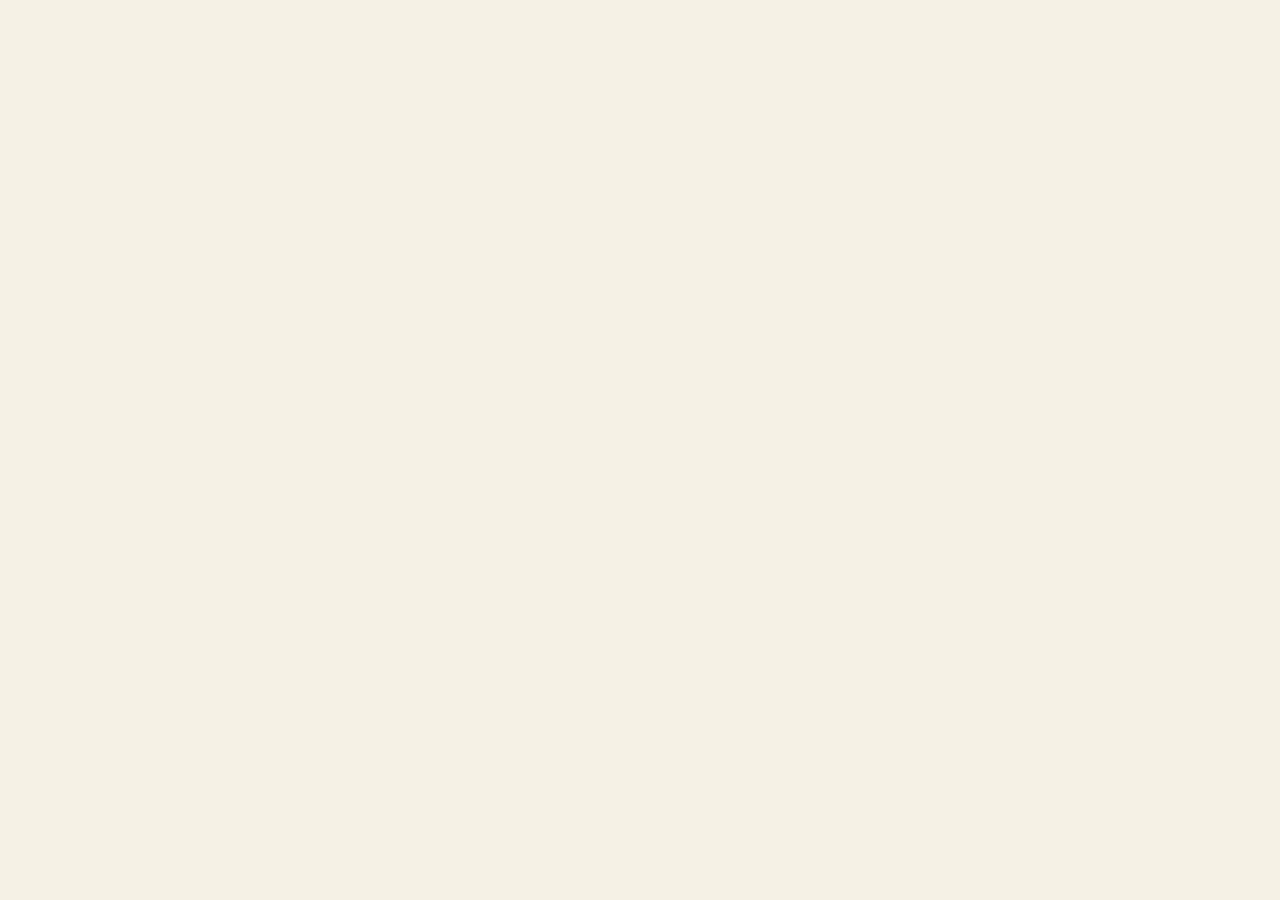
==== case-belge-une-fois/index.html @ 16d768ec "Add case Belge Une Fois — skeleton" ====
<!DOCTYPE html>
<html lang="en">
<head>
    <meta charset="UTF-8">
    <meta name="viewport" content="width=device-width, initial-scale=1.0">
    <title>Pikbloom — Sample: Belge Une Fois</title>
    <meta name="robots" content="noindex, nofollow">
    <link rel="icon" type="image/jpeg" href="../Favicon.jpg">
    <link rel="stylesheet" href="../styles.css">
---- styles.css ----
/* ============================================
   PIKBLOOM — Global Styles (Mobile-First)
   ============================================ */

@import url('https://fonts.googleapis.com/css2?family=Space+Mono:ital,wght@0,400;0,700;1,400&display=swap');

:root {
    --bg: #F5F1E5;
    --bg-alt: #FAF9F6;
    --text: #383839;
    --text-light: #8A8580;
    --accent: #000000;
    --line: #D9D4CC;
    --font: 'Space Mono', monospace;
    --pad: 20px;
}

* { margin: 0; padding: 0; box-sizing: border-box; }
html { scroll-behavior: smooth; }

body {
    font-family: var(--font);
    background: var(--bg);
    color: var(--text);
    font-size: 14px;
    line-height: 1.7;
    -webkit-font-smoothing: antialiased;
    overflow-x: hidden;
}

a { color: var(--text); text-decoration: none; }
img { display: block; max-width: 100%; }

/* ---- UTILITIES ---- */
.container { width: 100%; padding: 0 var(--pad); }
.container-narrow { width: 100%; padding: 0 var(--pad); }
.small { font-size: 12px; color: var(--text-light); letter-spacing: 0.05em; }
.label { font-size: 10px; letter-spacing: 0.2em; text-transform: uppercase; color: var(--text-light); }
.text-center { text-align: center; }
.mt-s { margin-top: 16px; }
.mt-m { margin-top: 32px; }
.mt-l { margin-top: 48px; }
.mt-xl { margin-top: 80px; }
.mb-s { margin-bottom: 16px; }
.mb-m { margin-bottom: 32px; }
.mb-l { margin-bottom: 48px; }

/* ---- NAV ---- */
nav {
    position: fixed;
    top: 0; left: 0; right: 0;
    z-index: 100;
    background: var(--bg);
    border-bottom: 1px solid var(--line);
    padding: 16px var(--pad);
    display: flex;
    justify-content: space-between;
    align-items: center;
    transition: padding 0.3s ease, box-shadow 0.3s ease;
}

nav.scrolled {
    box-shadow: 0 2px 20px rgba(56,56,57,0.04);
}

nav .nav-logo {
    font-size: 12px;
    font-weight: 700;
    letter-spacing: 0.35em;
    text-transform: uppercase;
}

/* Mobile: links hidden by default */
nav .nav-links {
    display: none;
    list-style: none;
}

nav .nav-links.open {
    display: flex;
    flex-direction: column;
    position: absolute;
    top: 100%; left: 0; right: 0;
    background: var(--bg);
    padding: 24px var(--pad);
    border-bottom: 1px solid var(--line);
    gap: 20px;
}

nav .nav-links a {
    color: var(--text-light);
    font-size: 12px;
    letter-spacing: 0.15em;
    text-transform: uppercase;
    transition: color 0.3s;
}

nav .nav-links a:hover,
nav .nav-links a.active { color: var(--text); }

.nav-toggle {
    display: block;
    background: none;
    border: none;
    cursor: pointer;
    width: 28px;
    height: 20px;
    position: relative;
}

.nav-toggle span {
    display: block;
    width: 100%;
    height: 1px;
    background: var(--text);
    position: absolute;
    left: 0;
    transition: all 0.3s;
}

.nav-toggle span:nth-child(1) { top: 0; }
.nav-toggle span:nth-child(2) { top: 50%; }
.nav-toggle span:nth-child(3) { bottom: 0; }

/* ---- TYPOGRAPHY ---- */
h1 {
    font-size: 28px;
    font-weight: 700;
    letter-spacing: 0.02em;
    line-height: 1.2;
}

h2 {
    font-size: 22px;
    font-weight: 700;
    letter-spacing: 0.02em;
    line-height: 1.3;
}

h3 {
    font-size: 16px;
    font-weight: 700;
    letter-spacing: 0.04em;
    line-height: 1.4;
}

p {
    font-size: 14px;
    line-height: 1.8;
}

p.large {
    font-size: 15px;
    line-height: 1.8;
}

/* ---- BUTTONS ---- */
.btn {
    font-family: var(--font);
    font-size: 11px;
    font-weight: 700;
    letter-spacing: 0.18em;
    text-transform: uppercase;
    padding: 14px 32px;
    border: 1px solid var(--text);
    background: transparent;
    color: var(--text);
    cursor: pointer;
    text-decoration: none;
    display: inline-block;
    position: relative;
    overflow: hidden;
    transition: color 0.3s;
    -webkit-tap-highlight-color: transparent;
}

.btn::after {
    content: '';
    position: absolute;
    bottom: 0; left: 0;
    width: 100%; height: 0;
    background: var(--text);
    transition: height 0.3s;
    z-index: 0;
}

.btn:hover::after { height: 100%; }
.btn:hover { color: var(--bg); }
.btn span { position: relative; z-index: 1; }

.btn-filled {
    background: var(--text);
    color: var(--bg);
}

.btn-filled::after { background: var(--bg); }
.btn-filled:hover { color: var(--text); }

.btn-small {
    padding: 10px 24px;
    font-size: 10px;
}

.btn-full { width: 100%; text-align: center; }

/* ---- SECTIONS ---- */
section {
    padding: 64px 0;
}

.section-label {
    font-size: 11px;
    letter-spacing: 0.25em;
    text-transform: uppercase;
    color: var(--text-light);
    margin-bottom: 16px;
}

.section-divider {
    width: 100%;
    height: 1px;
    background: var(--line);
    margin: 0 var(--pad);
    width: calc(100% - var(--pad) * 2);
}

/* ---- HERO ---- */
.hero {
    min-height: 100svh;
    display: flex;
    align-items: center;
    padding-top: 72px;
}

.hero-content .label {
    margin-bottom: 20px;
}

.hero-content h1 {
    margin-bottom: 20px;
}

.hero-content p {
    margin-bottom: 32px;
    color: var(--text-light);
}

.hero-cta {
    display: flex;
    flex-direction: column;
    gap: 12px;
    align-items: stretch;
}

/* ---- BEFORE/AFTER TRANSFORMER ---- */
.transformer {
    max-width: 1100px;
    margin: 0 auto;
}

.transformer-tabs {
    display: flex;
    gap: 0;
    margin-bottom: 32px;
}

.transformer-tab {
    font-family: var(--font);
    font-size: 10px;
    letter-spacing: 0.12em;
    text-transform: uppercase;
    padding: 10px 16px;
    border: none;
    background: none;
    color: var(--text-light);
    cursor: pointer;
    position: relative;
    transition: color 0.3s;
    -webkit-tap-highlight-color: transparent;
}

.transformer-tab:first-child {
    padding-left: 0;
}

.transformer-tab.active {
    color: var(--text);
}

.transformer-tab::after {
    content: '';
    position: absolute;
    bottom: 0; left: 0; right: 0;
    height: 1px;
    background: var(--text);
    transform: scaleX(0);
    transition: transform 0.3s;
}

.transformer-tab.active::after {
    transform: scaleX(1);
}

.transformer-pair {
    display: none;
    grid-template-columns: 1fr;
    gap: 16px;
}

.transformer-pair.active {
    display: grid;
}

.transformer-side {
    display: flex;
    flex-direction: column;
    gap: 10px;
}

.transformer-side-label {
    font-size: 9px;
    letter-spacing: 0.2em;
    text-transform: uppercase;
    color: var(--text-light);
}

.transformer-img {
    overflow: hidden;
    position: relative;
    background: #ECEAE4;
    aspect-ratio: 4 / 5;
}

.transformer-img img {
    width: 100%;
    height: 100%;
    object-fit: cover;
    object-position: center top;
    transition: transform 0.5s ease;
}

.transformer-arrow {
    display: flex;
    align-items: center;
    justify-content: center;
    font-size: 16px;
    color: var(--line);
    padding: 4px 0;
}

/* ---- FEATURES GRID ---- */
.features-grid {
    display: grid;
    grid-template-columns: 1fr;
    gap: 16px;
}

.feature-card {
    padding: 28px;
    border: 1px solid var(--line);
    transition: transform 0.3s, box-shadow 0.3s;
}

.feature-number {
    font-size: 11px;
    letter-spacing: 0.2em;
    color: var(--text-light);
    margin-bottom: 12px;
}

.feature-card h3 {
    font-size: 15px;
    margin-bottom: 8px;
}

.feature-card p {
    font-size: 13px;
    color: var(--text-light);
    line-height: 1.7;
}

/* ---- PORTFOLIO GRID ---- */
.portfolio-grid {
    display: grid;
    grid-template-columns: 1fr 1fr;
    gap: 8px;
}

.portfolio-item {
    overflow: hidden;
    border: 1px solid var(--line);
    position: relative;
    height: 220px;
}

.portfolio-item img {
    width: 100%;
    height: 100%;
    object-fit: cover;
}

.portfolio-item .portfolio-label {
    position: absolute;
    bottom: 0; left: 0; right: 0;
    padding: 10px 12px;
    background: rgba(245, 241, 229, 0.92);
    font-size: 9px;
    letter-spacing: 0.12em;
    text-transform: uppercase;
    color: var(--text-light);
    transform: translateY(100%);
    transition: transform 0.3s;
}

.portfolio-item:hover .portfolio-label {
    transform: translateY(0);
}

/* Touch: show labels on mobile */
@media (hover: none) {
    .portfolio-item .portfolio-label {
        transform: translateY(0);
    }
}

/* ---- STATS ROW ---- */
.stats-row {
    display: grid;
    grid-template-columns: 1fr;
    gap: 24px;
    text-align: center;
    padding: 48px 0;
    border-top: 1px solid var(--line);
    border-bottom: 1px solid var(--line);
}

.stat-number {
    font-size: 36px;
    font-weight: 700;
    letter-spacing: 0.03em;
    line-height: 1;
    margin-bottom: 4px;
}

.stat-label {
    font-size: 11px;
    letter-spacing: 0.15em;
    text-transform: uppercase;
    color: var(--text-light);
}

/* ---- PRICING ---- */
.pricing-grid {
    display: grid;
    grid-template-columns: 1fr;
    gap: 16px;
}

.pricing-card {
    padding: 32px 24px;
    border: 1px solid var(--line);
    background: var(--bg-alt);
    display: flex;
    flex-direction: column;
}

.pricing-card.featured {
    border-color: var(--text);
    background: var(--text);
    color: var(--bg);
    position: relative;
}

.pricing-card.featured .pricing-badge {
    position: absolute;
    top: -11px; left: 50%;
    transform: translateX(-50%);
    background: var(--bg);
    color: var(--text);
    font-size: 9px;
    letter-spacing: 0.15em;
    text-transform: uppercase;
    padding: 4px 14px;
    font-weight: 700;
    white-space: nowrap;
}

.pricing-card.featured .small,
.pricing-card.featured .pricing-detail {
    color: rgba(245,241,229,0.6);
}

.pricing-tier {
    font-size: 11px;
    letter-spacing: 0.2em;
    text-transform: uppercase;
    margin-bottom: 4px;
}

.pricing-volume {
    font-size: 12px;
    color: var(--text-light);
    margin-bottom: 20px;
}

.pricing-price {
    font-size: 36px;
    font-weight: 700;
    line-height: 1;
    margin-bottom: 4px;
}

.pricing-unit {
    font-size: 11px;
    color: var(--text-light);
    margin-bottom: 20px;
}

.pricing-card.featured .pricing-unit,
.pricing-card.featured .pricing-volume {
    color: rgba(245,241,229,0.5);
}

.pricing-savings {
    font-size: 12px;
    font-weight: 700;
    margin-bottom: 20px;
    padding: 8px 0;
    border-top: 1px solid var(--line);
    border-bottom: 1px solid var(--line);
}

.pricing-card.featured .pricing-savings {
    border-color: rgba(245,241,229,0.2);
}

.pricing-detail {
    font-size: 12px;
    color: var(--text-light);
    line-height: 1.7;
    flex-grow: 1;
}

.pricing-cta {
    margin-top: 24px;
}

.pricing-card.featured .btn {
    border-color: var(--bg);
    color: var(--bg);
}

.pricing-card.featured .btn::after {
    background: var(--bg);
}

.pricing-card.featured .btn:hover {
    color: var(--text);
}

/* ---- PROCESS ---- */
.process-steps {
    display: grid;
    grid-template-columns: 1fr;
    gap: 16px;
}

.process-step {
    padding: 28px;
    border: 1px solid var(--line);
}

.process-step .step-number {
    font-size: 36px;
    font-weight: 700;
    color: var(--line);
    margin-bottom: 12px;
    line-height: 1;
}

.process-step h3 {
    font-size: 15px;
    margin-bottom: 8px;
}

.process-step p {
    font-size: 13px;
    color: var(--text-light);
}

/* ---- CONTACT ---- */
.contact-grid {
    display: grid;
    grid-template-columns: 1fr;
    gap: 48px;
}

.contact-info-block {
    padding: 24px 0;
    border-bottom: 1px solid var(--line);
}

.contact-info-block:first-child {
    border-top: 1px solid var(--line);
}

.contact-info-label {
    font-size: 10px;
    letter-spacing: 0.2em;
    text-transform: uppercase;
    color: var(--text-light);
    margin-bottom: 6px;
}

.contact-info-value {
    font-size: 15px;
    letter-spacing: 0.02em;
}

.contact-info-value a {
    border-bottom: 1px solid var(--line);
    transition: border-color 0.3s;
}

.contact-info-value a:hover {
    border-color: var(--text);
}

/* ---- TABLE (pricing) ---- */
.pricing-table {
    width: 100%;
    border-collapse: collapse;
    font-size: 12px;
    text-align: left;
}

.pricing-table th {
    padding: 12px 0;
    letter-spacing: 0.1em;
    text-transform: uppercase;
    font-size: 10px;
    border-bottom: 2px solid var(--text);
}

.pricing-table td {
    padding: 12px 0;
    border-bottom: 1px solid var(--line);
}

.pricing-table tr:last-child td {
    border-bottom: none;
}

.pricing-table .text-right {
    text-align: right;
}

.pricing-table .highlight {
    font-weight: 700;
}

/* Mobile: hide last column on small screens */
.pricing-table .hide-mobile {
    display: none;
}

/* ---- FOOTER ---- */
footer {
    padding: 32px var(--pad);
    text-align: center;
    font-size: 11px;
    letter-spacing: 0.12em;
    color: var(--text-light);
    border-top: 1px solid var(--line);
}

footer .footer-links {
    display: flex;
    justify-content: center;
    gap: 24px;
    margin-bottom: 16px;
}

footer .footer-links a {
    color: var(--text-light);
    font-size: 11px;
    letter-spacing: 0.15em;
    text-transform: uppercase;
    transition: color 0.3s;
}

footer .footer-links a:hover { color: var(--text); }

/* ---- CTA SECTION ---- */
.cta-section {
    background: var(--text);
    color: var(--bg);
    padding: 64px var(--pad);
    text-align: center;
}

.cta-section h2 {
    margin: 0 auto 16px;
}

.cta-section p {
    color: var(--text-light);
    margin: 0 auto 32px;
}

.cta-section .btn {
    border-color: var(--bg);
    color: var(--bg);
}

.cta-section .btn::after {
    background: var(--bg);
}

.cta-section .btn:hover {
    color: var(--text);
}

/* ---- IMMERSIVE PHOTO BREAKS ---- */
.immersive-break {
    width: 100%;
    height: 50vh;
    overflow: hidden;
    position: relative;
}

.immersive-break img {
    width: 100%;
    height: 100%;
    object-fit: cover;
    object-position: center;
}

.immersive-break .immersive-caption {
    position: absolute;
    bottom: 20px;
    right: 20px;
    font-size: 9px;
    letter-spacing: 0.2em;
    text-transform: uppercase;
    color: rgba(255,255,255,0.6);
    background: rgba(0,0,0,0.3);
    padding: 6px 12px;
    backdrop-filter: blur(4px);
    -webkit-backdrop-filter: blur(4px);
}

.immersive-break.tall { height: 70vh; }

.immersive-duo {
    display: grid;
    grid-template-columns: 1fr;
    gap: 4px;
}

.immersive-duo .immersive-break {
    height: 40vh;
}

/* ---- ANIMATIONS ---- */
.reveal {
    opacity: 0;
    transform: translateY(24px);
    transition: opacity 0.6s ease, transform 0.6s ease;
}

.reveal.visible {
    opacity: 1;
    transform: translateY(0);
}

.reveal-stagger > * {
    opacity: 0;
    transform: translateY(16px);
    transition: opacity 0.5s ease, transform 0.5s ease;
}

.reveal-stagger.visible > *:nth-child(1) { transition-delay: 0s; }
.reveal-stagger.visible > *:nth-child(2) { transition-delay: 0.08s; }
.reveal-stagger.visible > *:nth-child(3) { transition-delay: 0.16s; }
.reveal-stagger.visible > *:nth-child(4) { transition-delay: 0.24s; }
.reveal-stagger.visible > *:nth-child(5) { transition-delay: 0.32s; }
.reveal-stagger.visible > *:nth-child(6) { transition-delay: 0.40s; }

.reveal-stagger.visible > * {
    opacity: 1;
    transform: translateY(0);
}

/* ============================================
   TABLET (min-width: 600px)
   ============================================ */
@media (min-width: 600px) {
    :root { --pad: 32px; }

    h1 { font-size: 36px; }
    h2 { font-size: 28px; }

    section { padding: 80px 0; }

    .hero { padding-top: 80px; }

    .hero-cta {
        flex-direction: row;
        align-items: center;
    }

    .features-grid { grid-template-columns: 1fr 1fr; }
    .portfolio-grid { grid-template-columns: repeat(3, 1fr); gap: 12px; }
    .portfolio-item { height: 280px; }
    .stats-row { grid-template-columns: repeat(3, 1fr); }
    .pricing-grid { grid-template-columns: 1fr 1fr; gap: 20px; }
    .process-steps { grid-template-columns: repeat(3, 1fr); gap: 16px; }

    .transformer-pair {
        grid-template-columns: 1fr auto 1fr;
        gap: 0;
    }
    .transformer-arrow {
        padding: 0 24px;
        align-self: center;
    }

    .contact-grid { grid-template-columns: 1fr 1fr; gap: 48px; }

    .pricing-table .hide-mobile { display: table-cell; }

    .immersive-break { height: 60vh; }
    .immersive-break.tall { height: 80vh; }
    .immersive-duo { grid-template-columns: 1fr 1fr; gap: 4px; }
    .immersive-duo .immersive-break { height: 50vh; }
}

/* ============================================
   DESKTOP (min-width: 1024px)
   ============================================ */
@media (min-width: 1024px) {
    :root { --pad: 64px; }

    h1 { font-size: clamp(40px, 4.5vw, 60px); }
    h2 { font-size: clamp(28px, 3vw, 40px); }

    section { padding: 120px 0; }

    nav .nav-links {
        display: flex;
        gap: 32px;
        align-items: center;
    }

    .nav-toggle { display: none; }

    .features-grid { grid-template-columns: repeat(3, 1fr); gap: 24px; }
    .portfolio-grid { gap: 16px; }
    .portfolio-item { height: 420px; }
    .pricing-grid { grid-template-columns: repeat(4, 1fr); }
    .process-steps { gap: 24px; }
    .contact-grid { gap: 64px; }

    .feature-card { padding: 40px; }
    .feature-card:hover {
        transform: translateY(-4px);
        box-shadow: 0 16px 48px rgba(56,56,57,0.06);
    }

    .transformer-img:hover img { transform: scale(1.03); }
    .portfolio-item:hover img { transform: scale(1.05); }

    .pricing-card:hover {
        transform: translateY(-4px);
        box-shadow: 0 16px 48px rgba(56,56,57,0.06);
    }

    .cta-section { padding: 80px var(--pad); }

    .immersive-break { height: 70vh; }
    .immersive-break.tall { height: 85vh; }
    .immersive-duo .immersive-break { height: 60vh; }
}

/* ============================================
   WIDE (min-width: 1400px)
   ============================================ */
@media (min-width: 1400px) {
    :root { --pad: 80px; }
}

/* ============================================
   LIGHTBOX
   ============================================ */
.lightbox {
    position: fixed;
    inset: 0;
    z-index: 1000;
    background: rgba(0, 0, 0, 0.9);
    display: flex;
    align-items: center;
    justify-content: center;
    opacity: 0;
    visibility: hidden;
    transition: opacity 0.3s, visibility 0.3s;
    cursor: zoom-out;
}
.lightbox.active {
    opacity: 1;
    visibility: visible;
}
.lightbox img {
    max-width: 92vw;
    max-height: 90vh;
    object-fit: contain;
    border-radius: 3px;
}
.lightbox-close {
    position: absolute;
    top: 16px;
    right: 20px;
    width: 36px;
    height: 36px;
    border: none;
    background: none;
    cursor: pointer;
    z-index: 1001;
}
.lightbox-close::before,
.lightbox-close::after {
    content: '';
    position: absolute;
    top: 50%;
    left: 50%;
    width: 20px;
    height: 1.5px;
    background: #fff;
}
.lightbox-close::before { transform: translate(-50%, -50%) rotate(45deg); }
.lightbox-close::after { transform: translate(-50%, -50%) rotate(-45deg); }
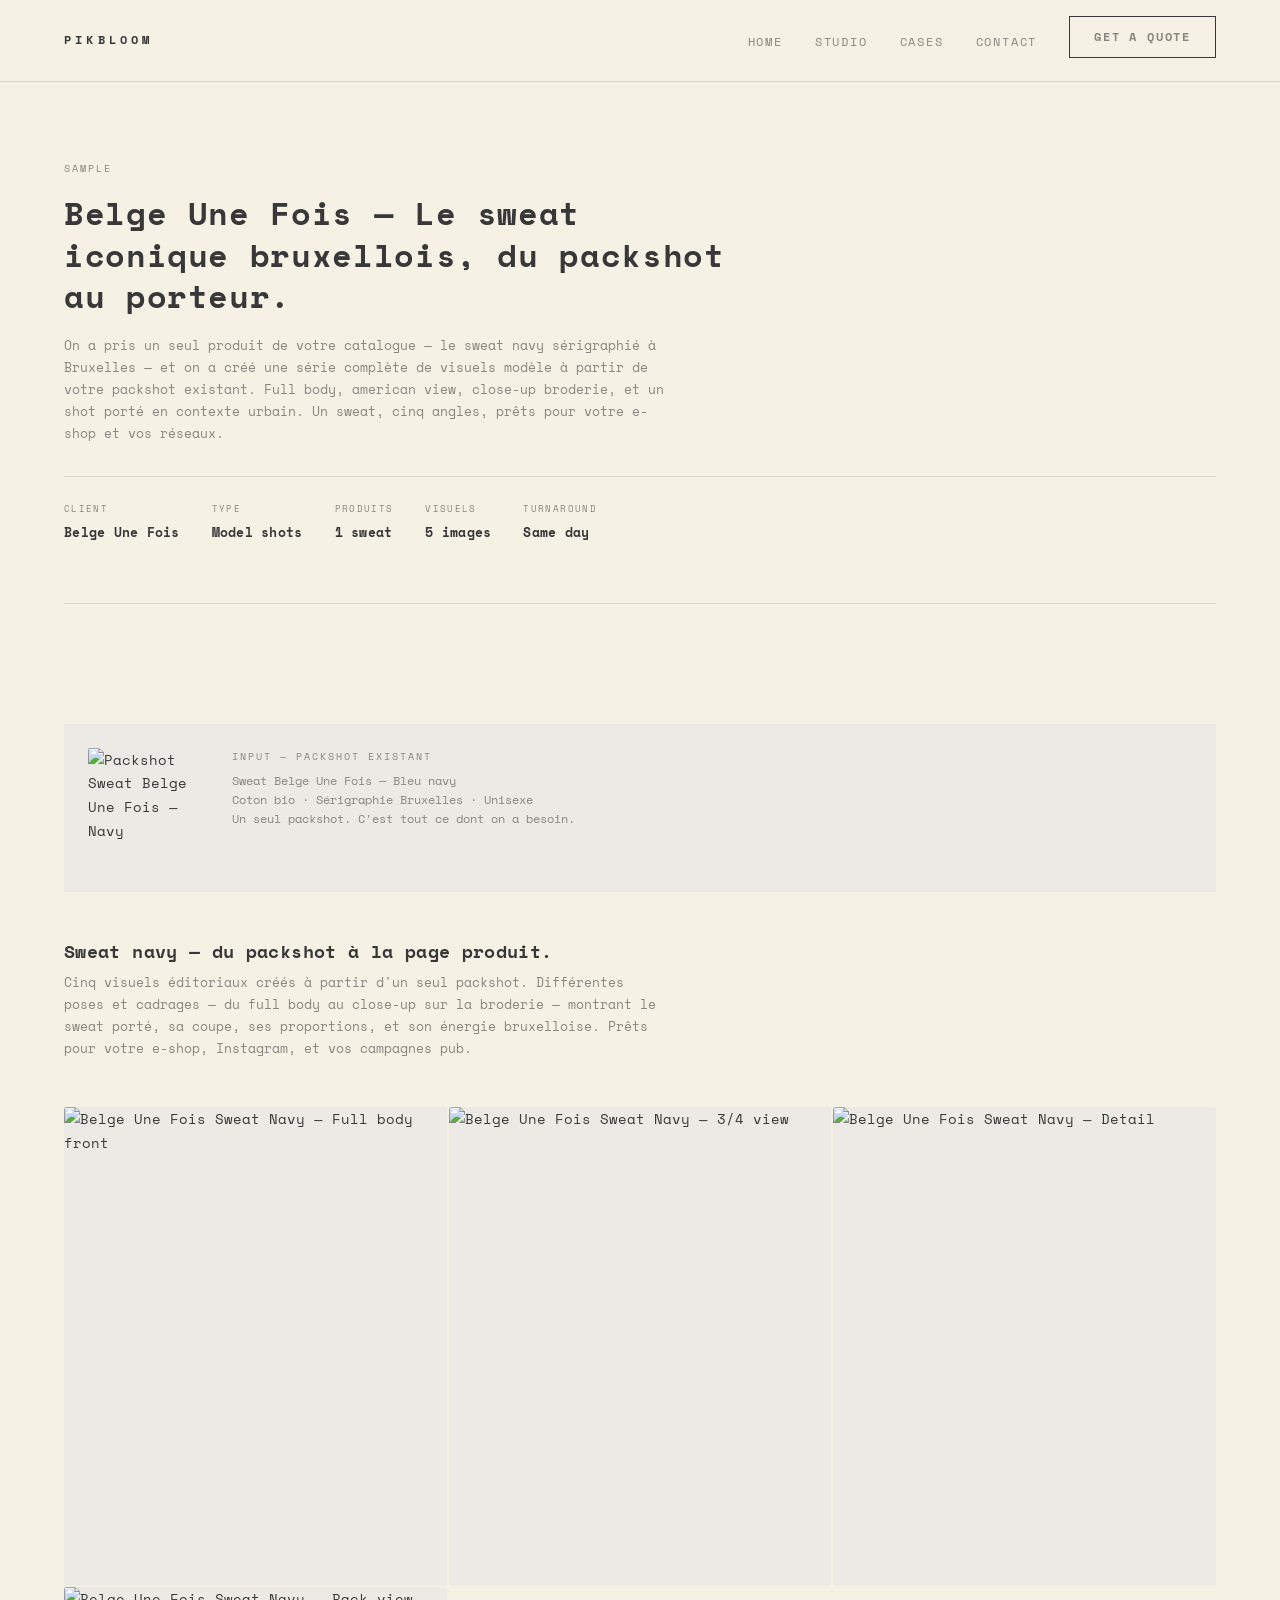
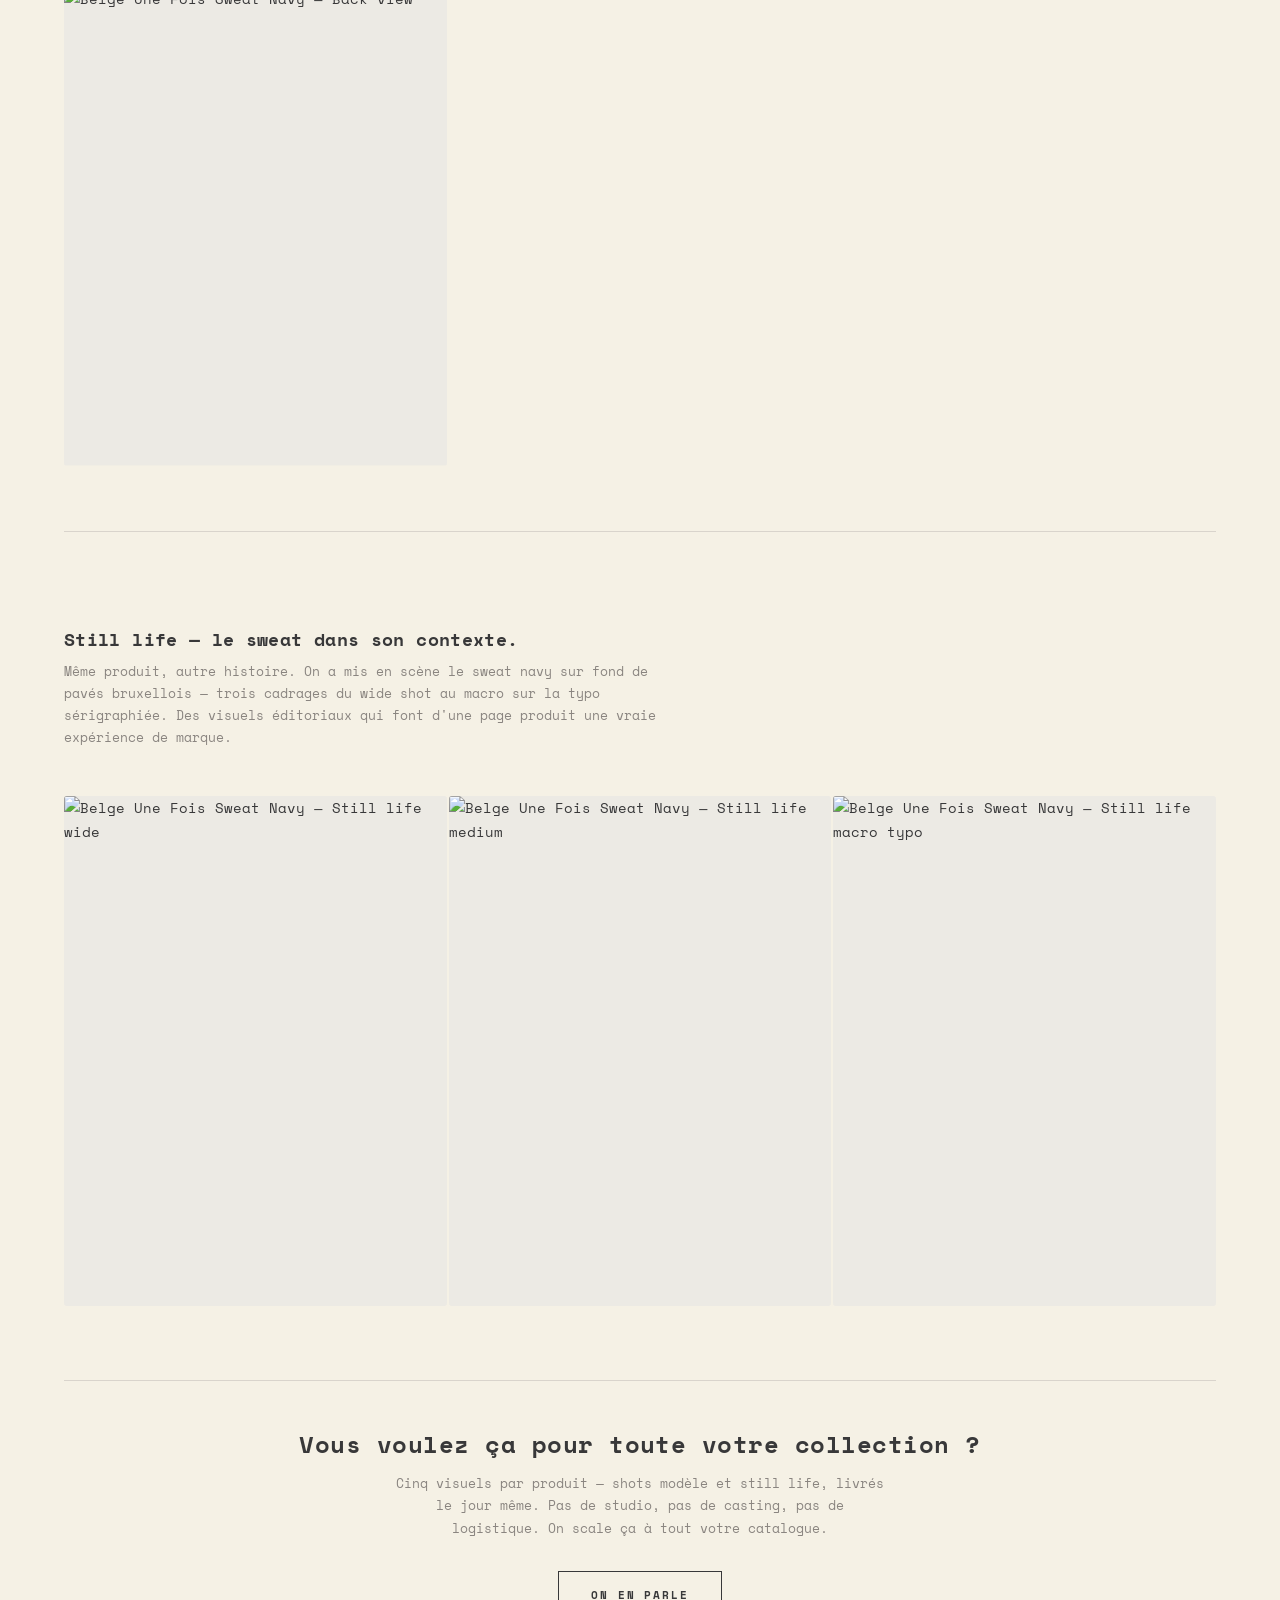
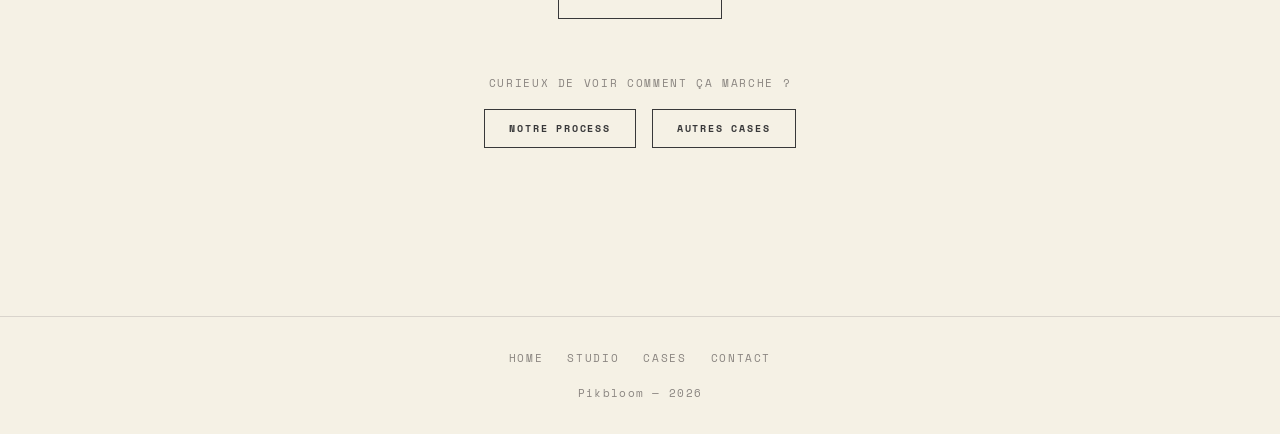
==== commit 6ad88678: "Add case Belge Une Fois — AI studio shots" ====
--- a/case-belge-une-fois/index.html
+++ b/case-belge-une-fois/index.html
@@ -6,4 +6,368 @@
     <title>Pikbloom — Sample: Belge Une Fois</title>
     <meta name="robots" content="noindex, nofollow">
     <link rel="icon" type="image/jpeg" href="../Favicon.jpg">
-    <link rel="stylesheet" href="../styles.css">+    <link rel="stylesheet" href="../styles.css">
+    <style>
+        /* ---- CASE STUDY PAGE ---- */
+
+        .case-hero {
+            padding: 160px 0 60px;
+        }
+        .case-hero .label {
+            margin-bottom: 16px;
+        }
+        .case-hero h1 {
+            font-size: clamp(22px, 4vw, 32px);
+            line-height: 1.3;
+            margin-bottom: 16px;
+            max-width: 700px;
+        }
+        .case-hero p {
+            color: var(--text-light);
+            font-size: 13px;
+            line-height: 1.7;
+            max-width: 600px;
+        }
+
+        /* Case meta */
+        .case-meta {
+            display: flex;
+            gap: 32px;
+            flex-wrap: wrap;
+            margin-top: 32px;
+            padding-top: 24px;
+            border-top: 1px solid var(--line);
+        }
+        .case-meta-item {
+            display: flex;
+            flex-direction: column;
+            gap: 4px;
+        }
+        .case-meta-label {
+            font-size: 9px;
+            letter-spacing: 0.15em;
+            text-transform: uppercase;
+            color: var(--text-light);
+        }
+        .case-meta-value {
+            font-size: 13px;
+            font-weight: 700;
+            letter-spacing: 0.02em;
+        }
+
+        /* Section intro */
+        .case-intro {
+            max-width: 600px;
+            margin-bottom: 48px;
+        }
+        .case-intro h2 {
+            font-size: 18px;
+            margin-bottom: 8px;
+        }
+        .case-intro p {
+            font-size: 13px;
+            color: var(--text-light);
+            line-height: 1.7;
+        }
+
+        /* Packshot reference strip */
+        .packshot-ref {
+            display: flex;
+            align-items: flex-start;
+            gap: 24px;
+            margin-bottom: 48px;
+            padding: 24px;
+            background: #ECEAE4;
+            border-radius: 3px;
+        }
+        .packshot-ref img {
+            width: 120px;
+            height: 120px;
+            object-fit: cover;
+            border-radius: 2px;
+            flex-shrink: 0;
+        }
+        .packshot-ref-text {
+            display: flex;
+            flex-direction: column;
+            gap: 6px;
+            justify-content: center;
+        }
+        .packshot-ref-text .label {
+            margin-bottom: 0;
+        }
+        .packshot-ref-text p {
+            font-size: 12px;
+            color: var(--text-light);
+            line-height: 1.6;
+        }
+
+        /* Masonry */
+        .masonry {
+            position: relative;
+        }
+        .masonry-item {
+            position: absolute;
+            overflow: hidden;
+            background: #ECEAE4;
+            border-radius: 3px;
+        }
+        .masonry-item img {
+            width: 100%;
+            display: block;
+            object-fit: cover;
+            transition: transform 0.6s ease;
+        }
+        .masonry-item:hover img {
+            transform: scale(1.03);
+        }
+        .masonry-item.r-sq img { aspect-ratio: 1 / 1; }
+        .masonry-item.r-34 img { aspect-ratio: 3 / 4; }
+        .masonry-item.r-45 img { aspect-ratio: 4 / 5; }
+
+        .masonry-item-label {
+            position: absolute;
+            bottom: 0; left: 0; right: 0;
+            padding: 10px 12px;
+            font-size: 9px;
+            letter-spacing: 0.12em;
+            text-transform: uppercase;
+            color: var(--text-light);
+            background: rgba(245, 241, 229, 0.92);
+            transform: translateY(100%);
+            transition: transform 0.3s;
+        }
+        .masonry-item:hover .masonry-item-label {
+            transform: translateY(0);
+        }
+        @media (hover: none) {
+            .masonry-item .masonry-item-label { display: none; }
+        }
+
+        /* Placeholder slot (avant génération des visuels) */
+        .masonry-item.placeholder {
+            display: flex;
+            align-items: center;
+            justify-content: center;
+        }
+        .masonry-item.placeholder::after {
+            content: attr(data-label);
+            font-size: 9px;
+            letter-spacing: 0.12em;
+            text-transform: uppercase;
+            color: var(--text-light);
+            text-align: center;
+            padding: 12px;
+        }
+        .masonry-item.placeholder .r-45-inner {
+            aspect-ratio: 4 / 5;
+            width: 100%;
+        }
+
+        /* Product divider */
+        .product-divider {
+            margin: 64px 0 48px;
+            padding-top: 48px;
+            border-top: 1px solid var(--line);
+        }
+
+        /* Case footer CTA */
+        .case-cta {
+            margin-top: 72px;
+            padding: 48px 0;
+            border-top: 1px solid var(--line);
+            text-align: center;
+        }
+        .case-cta h2 {
+            font-size: clamp(18px, 3vw, 24px);
+            margin-bottom: 12px;
+        }
+        .case-cta p {
+            font-size: 13px;
+            color: var(--text-light);
+            margin-bottom: 32px;
+            max-width: 500px;
+            margin-left: auto;
+            margin-right: auto;
+            line-height: 1.7;
+        }
+    </style>
+</head>
+<body>
+
+    <!-- NAV -->
+    <nav>
+        <a href="../index.html" class="nav-logo">Pikbloom</a>
+        <button class="nav-toggle" aria-label="Menu">
+            <span></span><span></span><span></span>
+        </button>
+        <ul class="nav-links">
+            <li><a href="../index.html">Home</a></li>
+            <li><a href="../studio.html">Studio</a></li>
+            <li><a href="../cases.html">Cases</a></li>
+            <li><a href="../contact.html">Contact</a></li>
+            <li><a href="../contact.html" class="btn btn-small"><span>Get a quote</span></a></li>
+        </ul>
+    </nav>
+
+    <!-- HERO -->
+    <section class="case-hero">
+        <div class="container">
+            <div class="label reveal">Sample</div>
+            <h1 class="reveal">Belge Une Fois &mdash; Le sweat iconique bruxellois, du packshot au porteur.</h1>
+            <p class="reveal">
+                On a pris un seul produit de votre catalogue &mdash; le sweat navy sérigraphié à Bruxelles &mdash; et on a créé une série complète de visuels modèle à partir de votre packshot existant. Full body, american view, close-up broderie, et un shot porté en contexte urbain. Un sweat, cinq angles, prêts pour votre e-shop et vos réseaux.
+            </p>
+            <div class="case-meta reveal">
+                <div class="case-meta-item">
+                    <span class="case-meta-label">Client</span>
+                    <span class="case-meta-value">Belge Une Fois</span>
+                </div>
+                <div class="case-meta-item">
+                    <span class="case-meta-label">Type</span>
+                    <span class="case-meta-value">Model shots</span>
+                </div>
+                <div class="case-meta-item">
+                    <span class="case-meta-label">Produits</span>
+                    <span class="case-meta-value">1 sweat</span>
+                </div>
+                <div class="case-meta-item">
+                    <span class="case-meta-label">Visuels</span>
+                    <span class="case-meta-value">5 images</span>
+                </div>
+                <div class="case-meta-item">
+                    <span class="case-meta-label">Turnaround</span>
+                    <span class="case-meta-value">Same day</span>
+                </div>
+            </div>
+        </div>
+    </section>
+
+    <div class="section-divider"></div>
+
+    <!-- GALLERY -->
+    <section>
+        <div class="container">
+
+            <!-- Packshot source -->
+            <div class="packshot-ref reveal">
+                <img src="images/buf-sweat-1918.jpg" alt="Packshot Sweat Belge Une Fois — Navy">
+                <div class="packshot-ref-text">
+                    <span class="label">Input &mdash; packshot existant</span>
+                    <p>Sweat Belge Une Fois &mdash; Bleu navy<br>Coton bio &middot; Sérigraphie Bruxelles &middot; Unisexe<br>Un seul packshot. C'est tout ce dont on a besoin.</p>
+                </div>
+            </div>
+
+            <div class="case-intro reveal">
+                <h2>Sweat navy &mdash; du packshot à la page produit.</h2>
+                <p>Cinq visuels éditoriaux créés à partir d'un seul packshot. Différentes poses et cadrages &mdash; du full body au close-up sur la broderie &mdash; montrant le sweat porté, sa coupe, ses proportions, et son énergie bruxelloise. Prêts pour votre e-shop, Instagram, et vos campagnes pub.</p>
+            </div>
+
+            <div class="masonry reveal" id="masonry-model">
+                <!-- Full body — front -->
+                <div class="masonry-item r-45">
+                    <img src="images/buf4-front.png" alt="Belge Une Fois Sweat Navy — Full body front">
+                    <div class="masonry-item-label">Sweat navy &mdash; Full body</div>
+                </div>
+                <!-- 3/4 view -->
+                <div class="masonry-item r-45">
+                    <img src="images/buf4-34.png" alt="Belge Une Fois Sweat Navy — 3/4 view">
+                    <div class="masonry-item-label">Sweat navy &mdash; 3/4 view</div>
+                </div>
+                <!-- Detail -->
+                <div class="masonry-item r-45">
+                    <img src="images/buf4-detail.png" alt="Belge Une Fois Sweat Navy — Detail">
+                    <div class="masonry-item-label">Sweat navy &mdash; Detail</div>
+                </div>
+                <!-- Back view -->
+                <div class="masonry-item r-45">
+                    <img src="images/buf4-back.png" alt="Belge Une Fois Sweat Navy — Back view">
+                    <div class="masonry-item-label">Sweat navy &mdash; Back view</div>
+                </div>
+            </div>
+
+            <!-- STILL LIFE SECTION -->
+            <div class="product-divider"></div>
+
+            <div class="case-intro reveal">
+                <h2>Still life &mdash; le sweat dans son contexte.</h2>
+                <p>Même produit, autre histoire. On a mis en scène le sweat navy sur fond de pavés bruxellois &mdash; trois cadrages du wide shot au macro sur la typo sérigraphiée. Des visuels éditoriaux qui font d'une page produit une vraie expérience de marque.</p>
+            </div>
+
+            <div class="masonry reveal" id="masonry-stilllife">
+                <div class="masonry-item r-34">
+                    <img src="images/buf-sweat-1918.jpg" alt="Belge Une Fois Sweat Navy — Still life wide">
+                    <div class="masonry-item-label">Still life &mdash; Wide</div>
+                </div>
+                <div class="masonry-item r-34">
+                    <img src="images/buf-sweat-1918.jpg" alt="Belge Une Fois Sweat Navy — Still life medium">
+                    <div class="masonry-item-label">Still life &mdash; Medium</div>
+                </div>
+                <div class="masonry-item r-34">
+                    <img src="images/buf-sweat-1918.jpg" alt="Belge Une Fois Sweat Navy — Still life macro typo">
+                    <div class="masonry-item-label">Still life &mdash; Macro typo</div>
+                </div>
+            </div>
+
+            <!-- CTA -->
+            <div class="case-cta reveal">
+                <h2>Vous voulez ça pour toute votre collection ?</h2>
+                <p>Cinq visuels par produit &mdash; shots modèle et still life, livrés le jour même. Pas de studio, pas de casting, pas de logistique. On scale ça à tout votre catalogue.</p>
+                <a href="../contact.html" class="btn"><span>On en parle</span></a>
+            </div>
+
+            <!-- DISCOVER MORE -->
+            <div class="case-cta reveal" style="border-top: none; margin-top: 0; padding-top: 0;">
+                <p style="font-size: 11px; letter-spacing: 0.15em; text-transform: uppercase; margin-bottom: 16px;">Curieux de voir comment ça marche ?</p>
+                <div style="display: flex; gap: 16px; justify-content: center; flex-wrap: wrap;">
+                    <a href="../studio.html" class="btn btn-small"><span>Notre process</span></a>
+                    <a href="../cases.html" class="btn btn-small" style="background: transparent; border: 1px solid var(--text);"><span>Autres cases</span></a>
+                </div>
+            </div>
+        </div>
+    </section>
+
+    <!-- FOOTER -->
+    <footer>
+        <div class="footer-links">
+            <a href="../index.html">Home</a>
+            <a href="../studio.html">Studio</a>
+            <a href="../cases.html">Cases</a>
+            <a href="../contact.html">Contact</a>
+        </div>
+        <div>Pikbloom &mdash; 2026</div>
+    </footer>
+
+    <script src="../script.js"></script>
+    <script>
+    (function() {
+        const GAP = 2;
+        function layoutMasonry(container) {
+            const items = container.querySelectorAll('.masonry-item');
+            if (!items.length) return;
+            const cols = window.innerWidth >= 1024 ? 3 : 2;
+            const containerW = container.offsetWidth;
+            const colW = (containerW - GAP * (cols - 1)) / cols;
+            const colHeights = new Array(cols).fill(0);
+            items.forEach(item => {
+                const col = colHeights.indexOf(Math.min(...colHeights));
+                item.style.width = colW + 'px';
+                item.style.left = col * (colW + GAP) + 'px';
+                item.style.top = colHeights[col] + 'px';
+                colHeights[col] += item.offsetHeight + GAP;
+            });
+            container.style.height = Math.max(...colHeights) + 'px';
+        }
+        function layoutAll() { document.querySelectorAll('.masonry').forEach(layoutMasonry); }
+        const images = document.querySelectorAll('.masonry-item img');
+        let loaded = 0;
+        const total = images.length;
+        images.forEach(img => {
+            if (img.complete) { loaded++; } else { img.addEventListener('load', () => { loaded++; if (loaded >= total) layoutAll(); }); }
+        });
+        if (loaded >= total) layoutAll();
+        window.addEventListener('resize', layoutAll);
+    })();
+    </script>
+</body>
+</html>
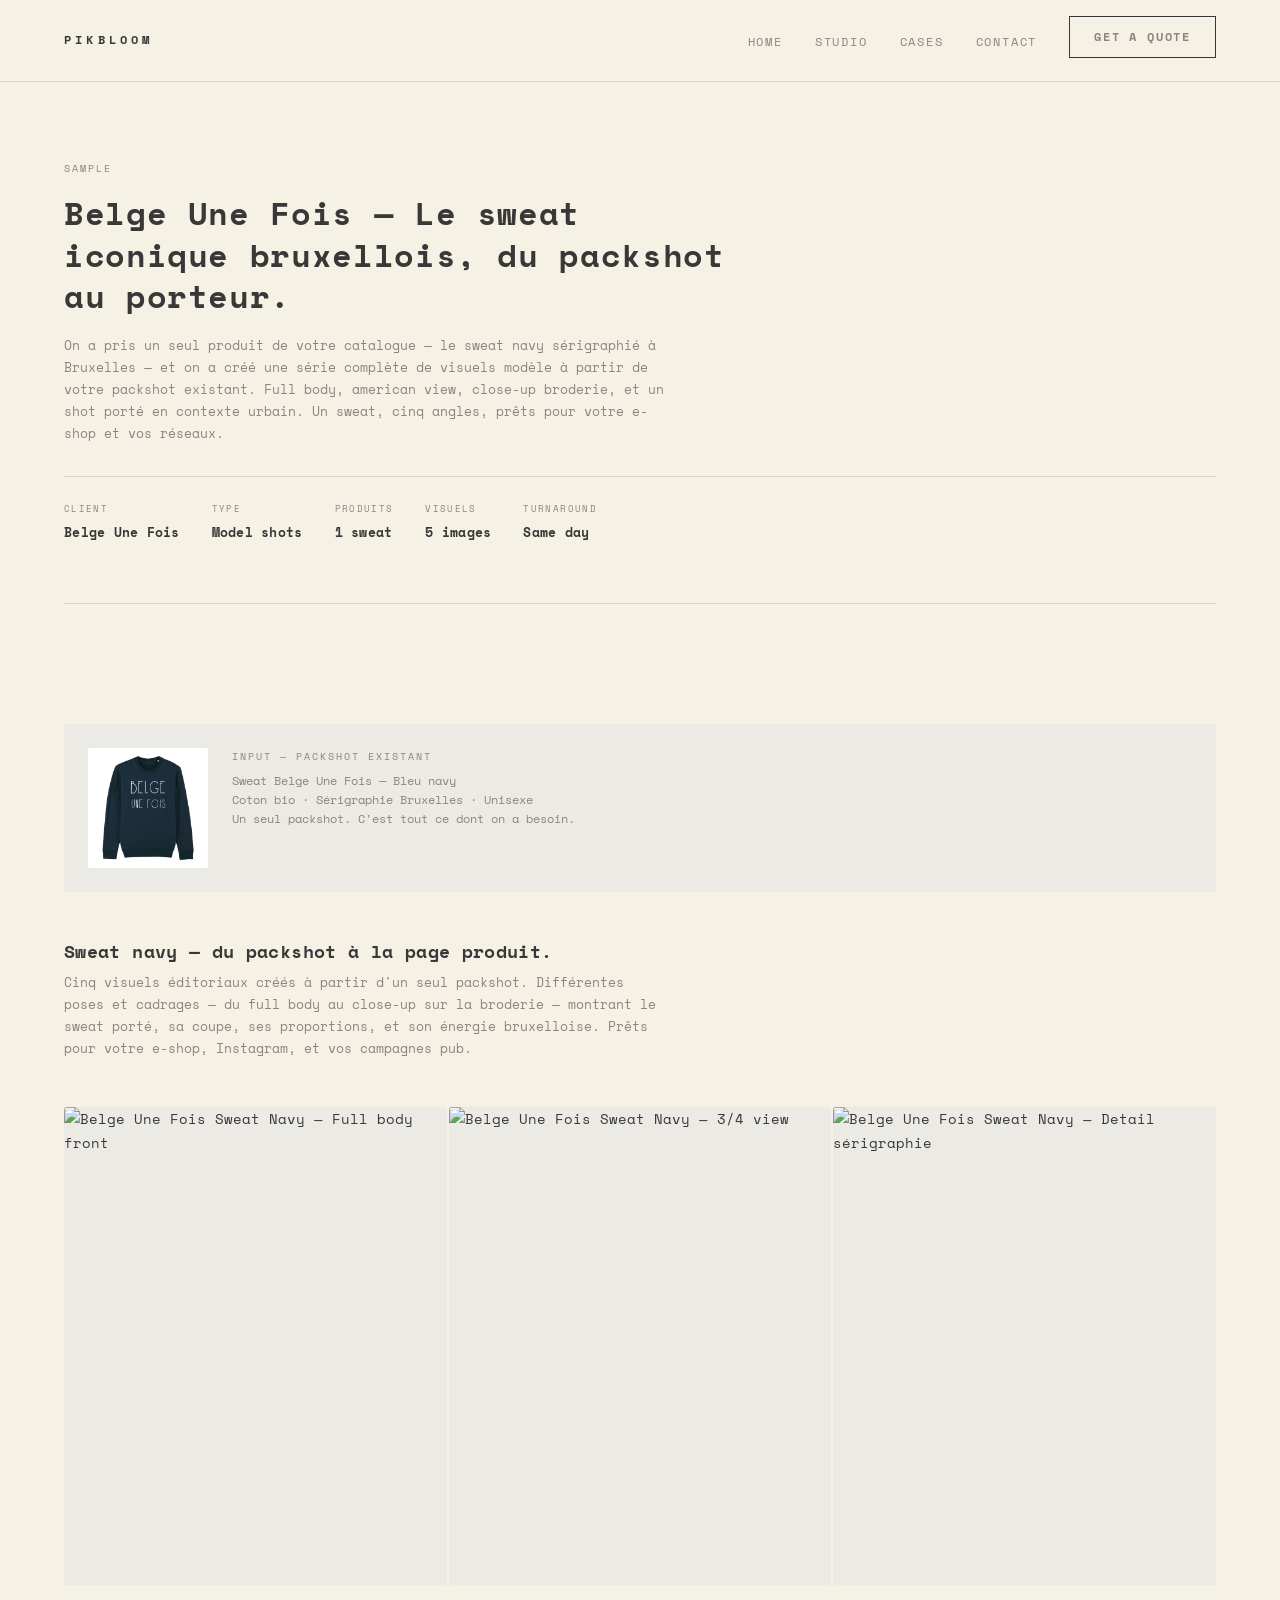
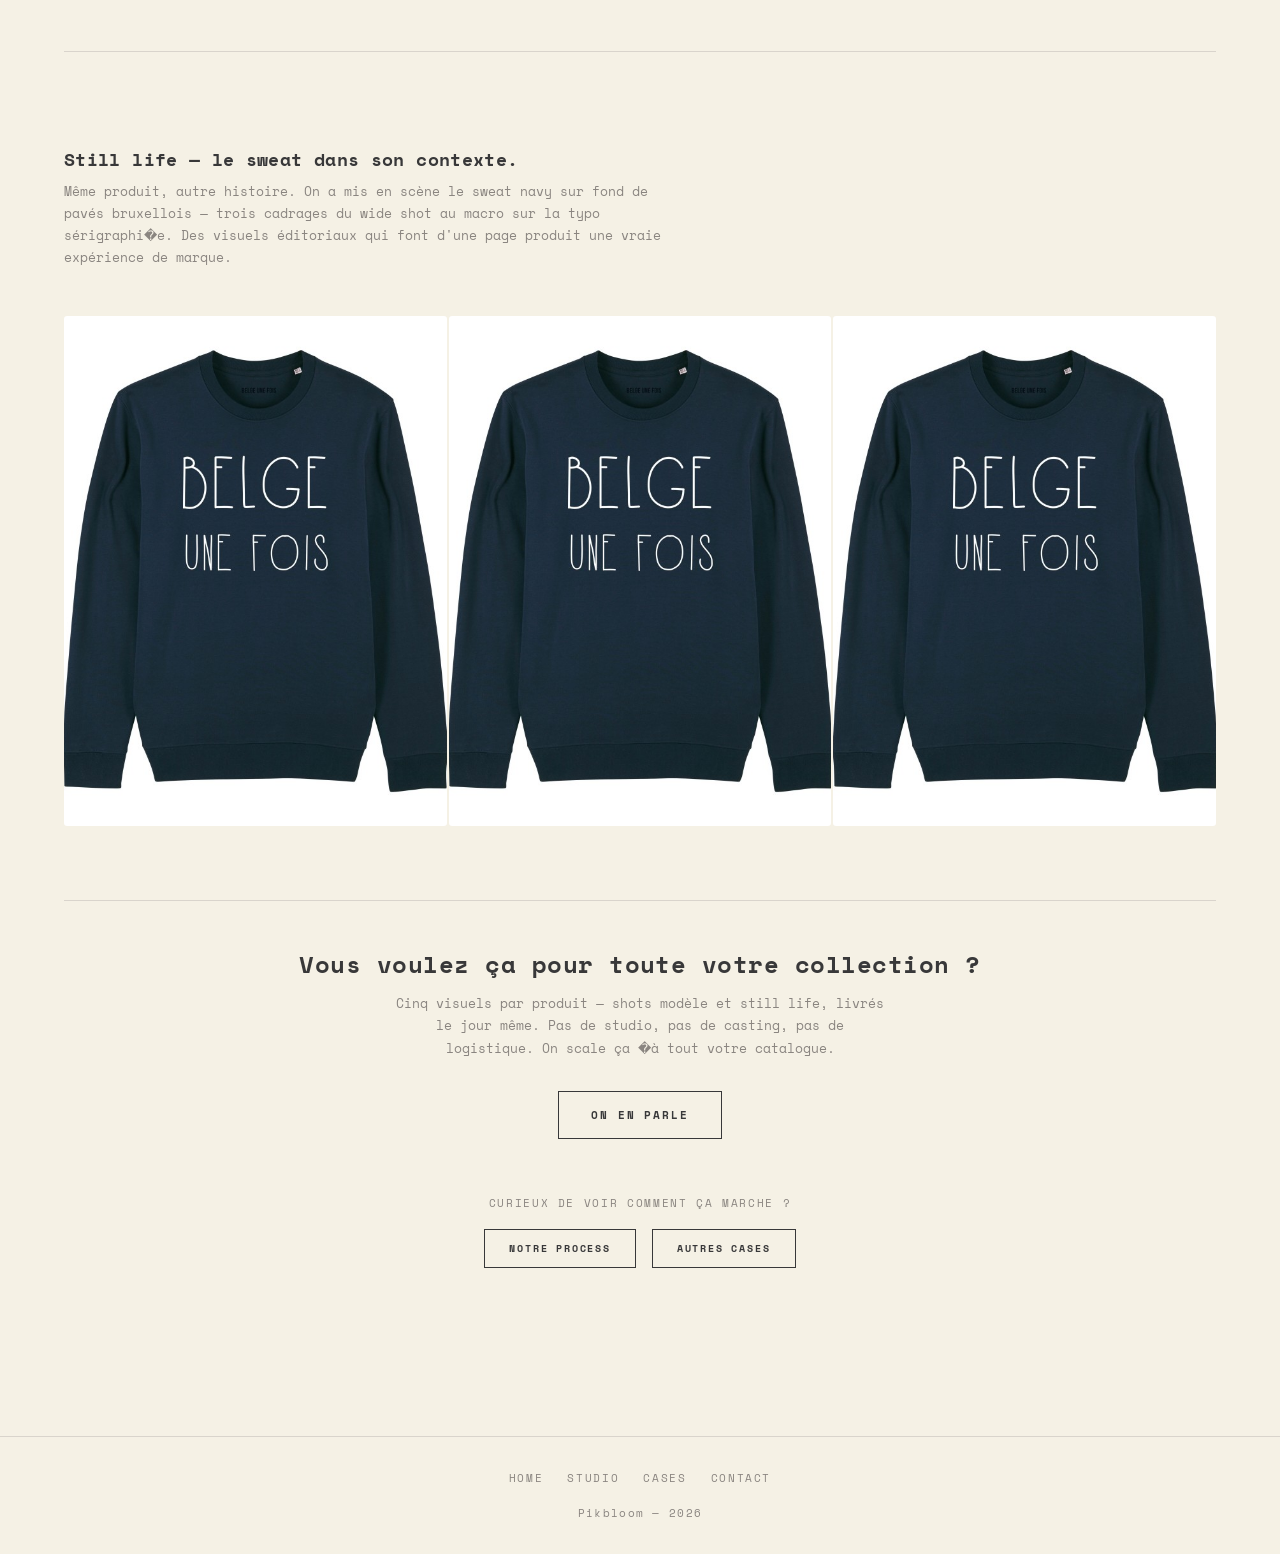
==== commit 78d01356: "Switch to 3 real photos" ====
--- a/case-belge-une-fois/index.html
+++ b/case-belge-une-fois/index.html
@@ -266,23 +266,18 @@
             <div class="masonry reveal" id="masonry-model">
                 <!-- Full body — front -->
                 <div class="masonry-item r-45">
-                    <img src="images/buf4-front.png" alt="Belge Une Fois Sweat Navy — Full body front">
+                    <img src="images/real-front.png" alt="Belge Une Fois Sweat Navy — Full body front">
                     <div class="masonry-item-label">Sweat navy &mdash; Full body</div>
                 </div>
                 <!-- 3/4 view -->
                 <div class="masonry-item r-45">
-                    <img src="images/buf4-34.png" alt="Belge Une Fois Sweat Navy — 3/4 view">
+                    <img src="images/real-34.png" alt="Belge Une Fois Sweat Navy — 3/4 view">
                     <div class="masonry-item-label">Sweat navy &mdash; 3/4 view</div>
                 </div>
                 <!-- Detail -->
                 <div class="masonry-item r-45">
-                    <img src="images/buf4-detail.png" alt="Belge Une Fois Sweat Navy — Detail">
-                    <div class="masonry-item-label">Sweat navy &mdash; Detail</div>
-                </div>
-                <!-- Back view -->
-                <div class="masonry-item r-45">
-                    <img src="images/buf4-back.png" alt="Belge Une Fois Sweat Navy — Back view">
-                    <div class="masonry-item-label">Sweat navy &mdash; Back view</div>
+                    <img src="images/real-detail.png" alt="Belge Une Fois Sweat Navy — Detail s&eacute;rigraphie">
+                    <div class="masonry-item-label">Sweat navy &mdash; D&eacute;tail</div>
                 </div>
             </div>
 
@@ -291,7 +286,7 @@
 
             <div class="case-intro reveal">
                 <h2>Still life &mdash; le sweat dans son contexte.</h2>
-                <p>Même produit, autre histoire. On a mis en scène le sweat navy sur fond de pavés bruxellois &mdash; trois cadrages du wide shot au macro sur la typo sérigraphiée. Des visuels éditoriaux qui font d'une page produit une vraie expérience de marque.</p>
+                <p>Même produit, autre histoire. On a mis en scène le sweat navy sur fond de pavés bruxellois &mdash; trois cadrages du wide shot au macro sur la typo sérigraphi�e. Des visuels éditoriaux qui font d'une page produit une vraie expérience de marque.</p>
             </div>
 
             <div class="masonry reveal" id="masonry-stilllife">
@@ -312,7 +307,7 @@
             <!-- CTA -->
             <div class="case-cta reveal">
                 <h2>Vous voulez ça pour toute votre collection ?</h2>
-                <p>Cinq visuels par produit &mdash; shots modèle et still life, livrés le jour même. Pas de studio, pas de casting, pas de logistique. On scale ça à tout votre catalogue.</p>
+                <p>Cinq visuels par produit &mdash; shots modèle et still life, livrés le jour même. Pas de studio, pas de casting, pas de logistique. On scale ça �à tout votre catalogue.</p>
                 <a href="../contact.html" class="btn"><span>On en parle</span></a>
             </div>
 
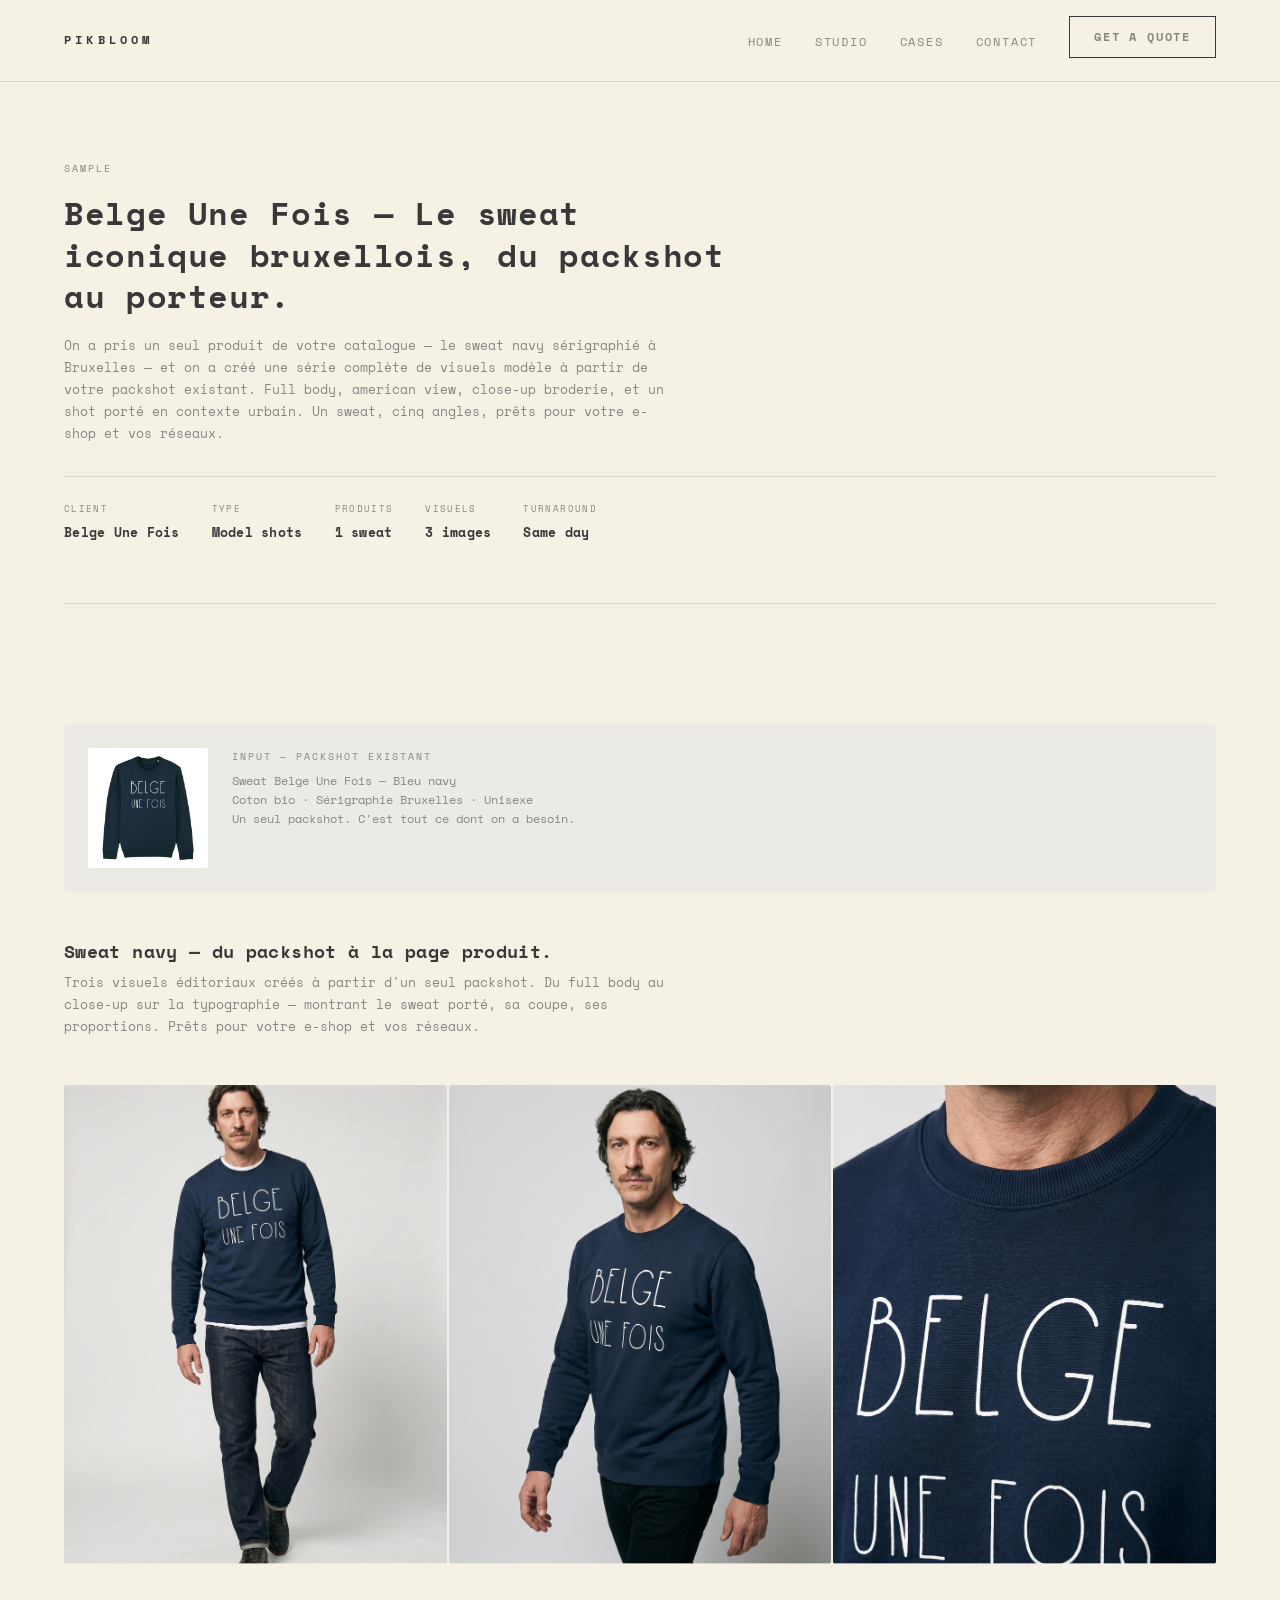
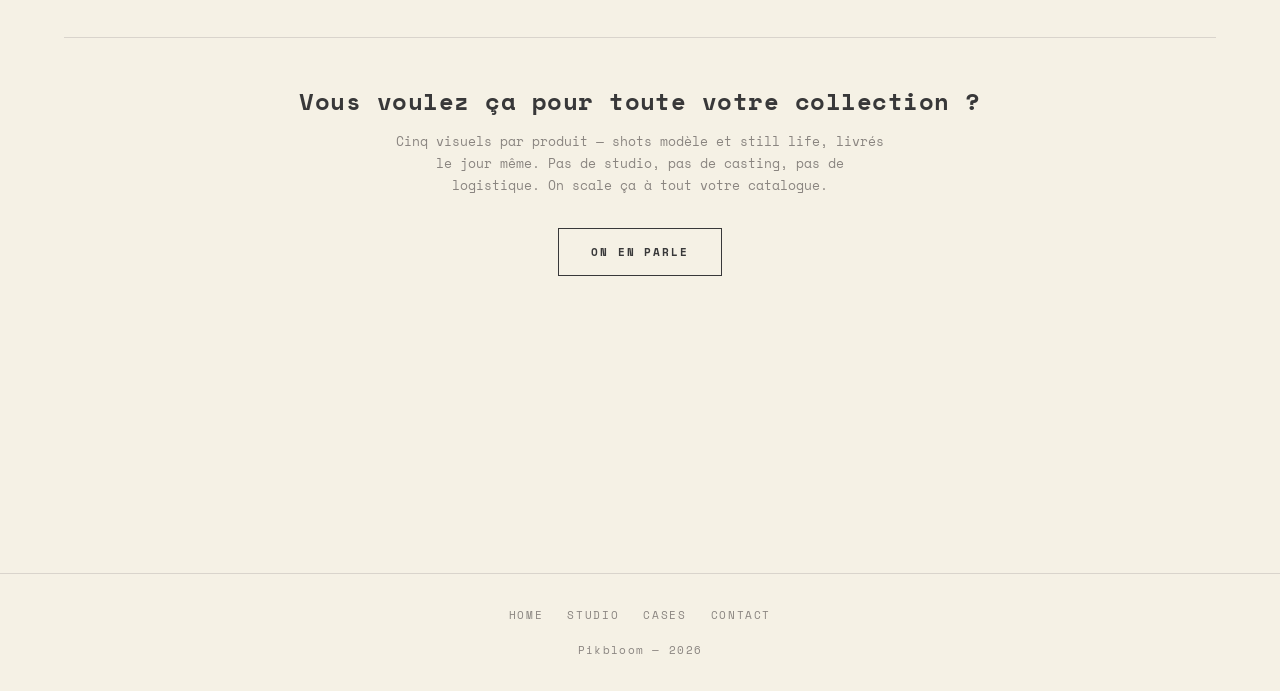
==== commit 5613dda5: "Remove still life section, 3 real photos only" ====
--- a/case-belge-une-fois/index.html
+++ b/case-belge-une-fois/index.html
@@ -233,7 +233,7 @@
                 </div>
                 <div class="case-meta-item">
                     <span class="case-meta-label">Visuels</span>
-                    <span class="case-meta-value">5 images</span>
+                    <span class="case-meta-value">3 images</span>
                 </div>
                 <div class="case-meta-item">
                     <span class="case-meta-label">Turnaround</span>
@@ -260,7 +260,7 @@
 
             <div class="case-intro reveal">
                 <h2>Sweat navy &mdash; du packshot à la page produit.</h2>
-                <p>Cinq visuels éditoriaux créés à partir d'un seul packshot. Différentes poses et cadrages &mdash; du full body au close-up sur la broderie &mdash; montrant le sweat porté, sa coupe, ses proportions, et son énergie bruxelloise. Prêts pour votre e-shop, Instagram, et vos campagnes pub.</p>
+                <p>Trois visuels éditoriaux créés à partir d'un seul packshot. Du full body au close-up sur la typographie &mdash; montrant le sweat porté, sa coupe, ses proportions. Prêts pour votre e-shop et vos réseaux.</p>
             </div>
 
             <div class="masonry reveal" id="masonry-model">
@@ -276,38 +276,15 @@
                 </div>
                 <!-- Detail -->
                 <div class="masonry-item r-45">
-                    <img src="images/real-detail.png" alt="Belge Une Fois Sweat Navy — Detail s&eacute;rigraphie">
-                    <div class="masonry-item-label">Sweat navy &mdash; D&eacute;tail</div>
-                </div>
-            </div>
-
-            <!-- STILL LIFE SECTION -->
-            <div class="product-divider"></div>
-
-            <div class="case-intro reveal">
-                <h2>Still life &mdash; le sweat dans son contexte.</h2>
-                <p>Même produit, autre histoire. On a mis en scène le sweat navy sur fond de pavés bruxellois &mdash; trois cadrages du wide shot au macro sur la typo sérigraphi�e. Des visuels éditoriaux qui font d'une page produit une vraie expérience de marque.</p>
-            </div>
-
-            <div class="masonry reveal" id="masonry-stilllife">
-                <div class="masonry-item r-34">
-                    <img src="images/buf-sweat-1918.jpg" alt="Belge Une Fois Sweat Navy — Still life wide">
-                    <div class="masonry-item-label">Still life &mdash; Wide</div>
-                </div>
-                <div class="masonry-item r-34">
-                    <img src="images/buf-sweat-1918.jpg" alt="Belge Une Fois Sweat Navy — Still life medium">
-                    <div class="masonry-item-label">Still life &mdash; Medium</div>
-                </div>
-                <div class="masonry-item r-34">
-                    <img src="images/buf-sweat-1918.jpg" alt="Belge Une Fois Sweat Navy — Still life macro typo">
-                    <div class="masonry-item-label">Still life &mdash; Macro typo</div>
+                    <img src="images/real-detail.png" alt="Belge Une Fois Sweat Navy — Detail sérigro","ie">
+                    <div class="masonry-item-label">Sweat navy &mdash; Détail</div>
                 </div>
             </div>
 
             <!-- CTA -->
             <div class="case-cta reveal">
                 <h2>Vous voulez ça pour toute votre collection ?</h2>
-                <p>Cinq visuels par produit &mdash; shots modèle et still life, livrés le jour même. Pas de studio, pas de casting, pas de logistique. On scale ça �à tout votre catalogue.</p>
+                <p>Cinq visuels par produit &mdash; shots modèle et still life, livrés le jour même. Pas de studio, pas de casting, pas de logistique. On scale ça à tout votre catalogue.</p>
                 <a href="../contact.html" class="btn"><span>On en parle</span></a>
             </div>
 
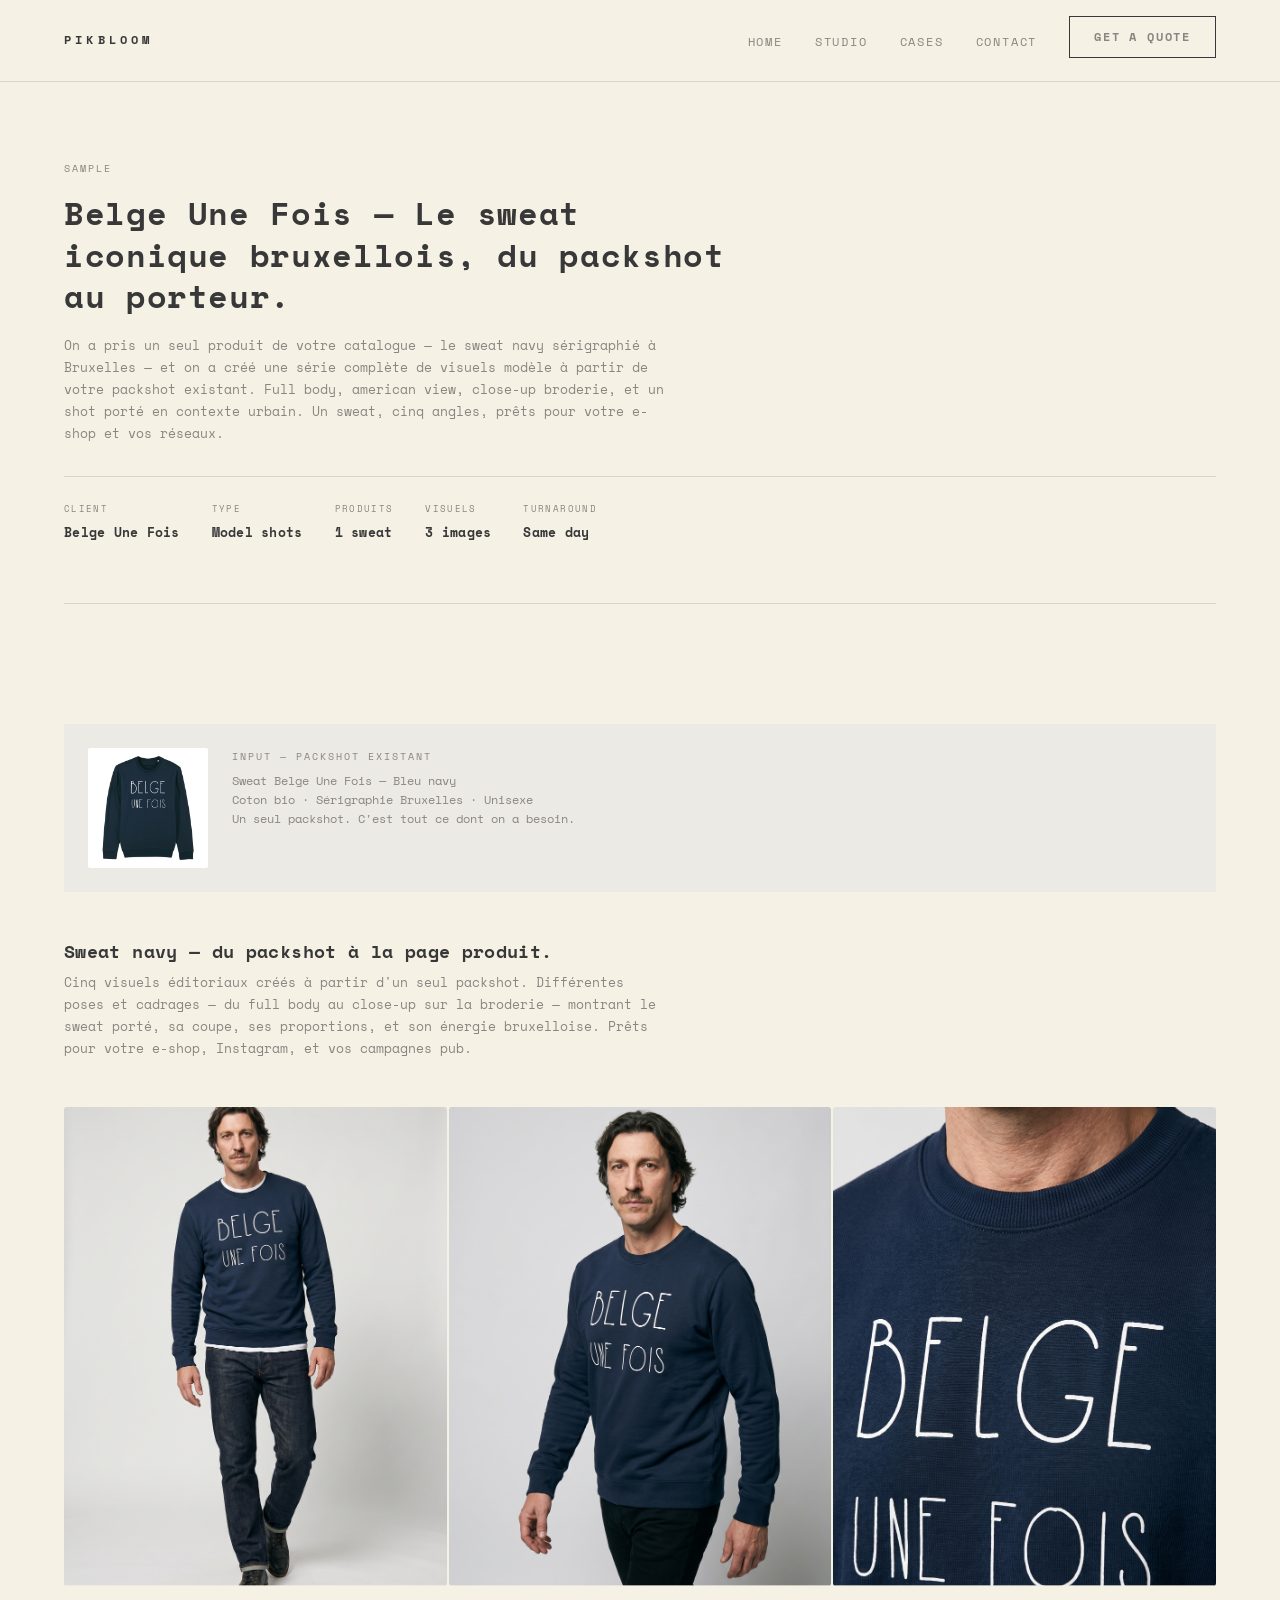
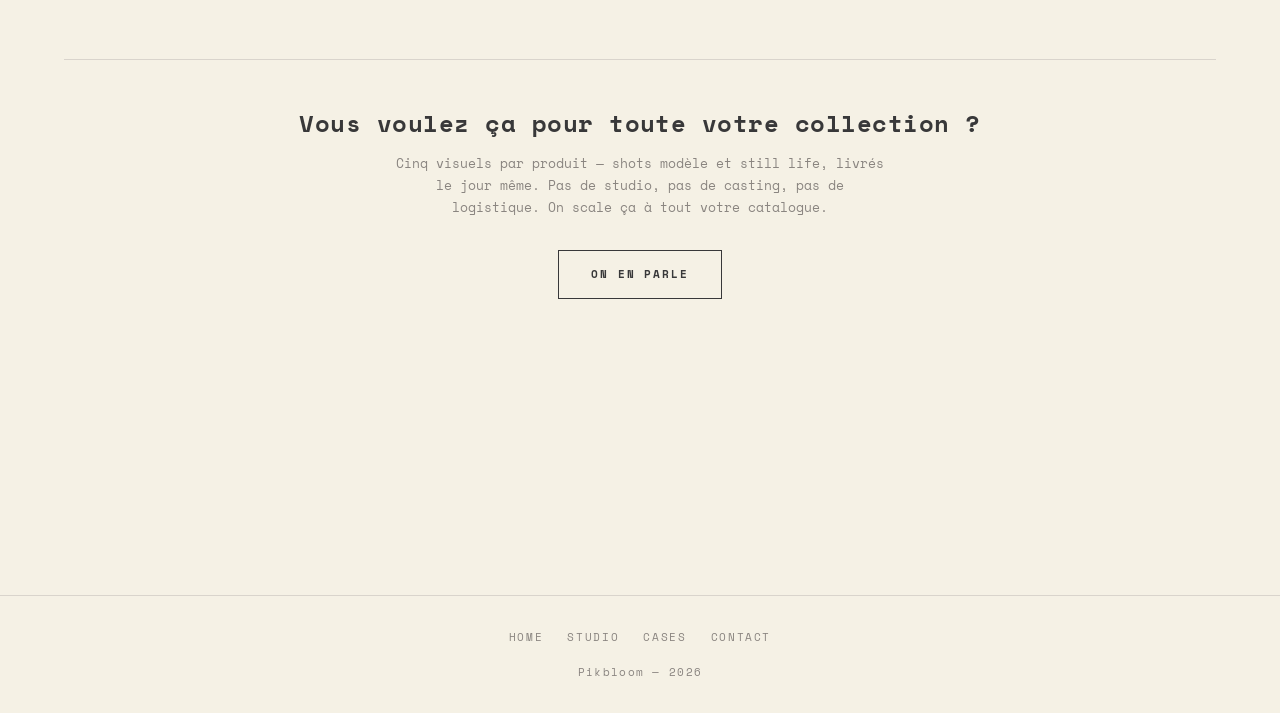
==== commit 969e416b: "Remove still life section, swap to 3 real photos, fix visuels count to 3 images" ====
--- a/case-belge-une-fois/index.html
+++ b/case-belge-une-fois/index.html
@@ -260,7 +260,7 @@
 
             <div class="case-intro reveal">
                 <h2>Sweat navy &mdash; du packshot à la page produit.</h2>
-                <p>Trois visuels éditoriaux créés à partir d'un seul packshot. Du full body au close-up sur la typographie &mdash; montrant le sweat porté, sa coupe, ses proportions. Prêts pour votre e-shop et vos réseaux.</p>
+                <p>Cinq visuels éditoriaux créés à partir d'un seul packshot. Différentes poses et cadrages &mdash; du full body au close-up sur la broderie &mdash; montrant le sweat porté, sa coupe, ses proportions, et son énergie bruxelloise. Prêts pour votre e-shop, Instagram, et vos campagnes pub.</p>
             </div>
 
             <div class="masonry reveal" id="masonry-model">
@@ -276,8 +276,8 @@
                 </div>
                 <!-- Detail -->
                 <div class="masonry-item r-45">
-                    <img src="images/real-detail.png" alt="Belge Une Fois Sweat Navy — Detail sérigro","ie">
-                    <div class="masonry-item-label">Sweat navy &mdash; Détail</div>
+                    <img src="images/real-detail.png" alt="Belge Une Fois Sweat Navy — Detail s&eacute;rigraphie">
+                    <div class="masonry-item-label">Sweat navy &mdash; D&eacute;tail</div>
                 </div>
             </div>
 
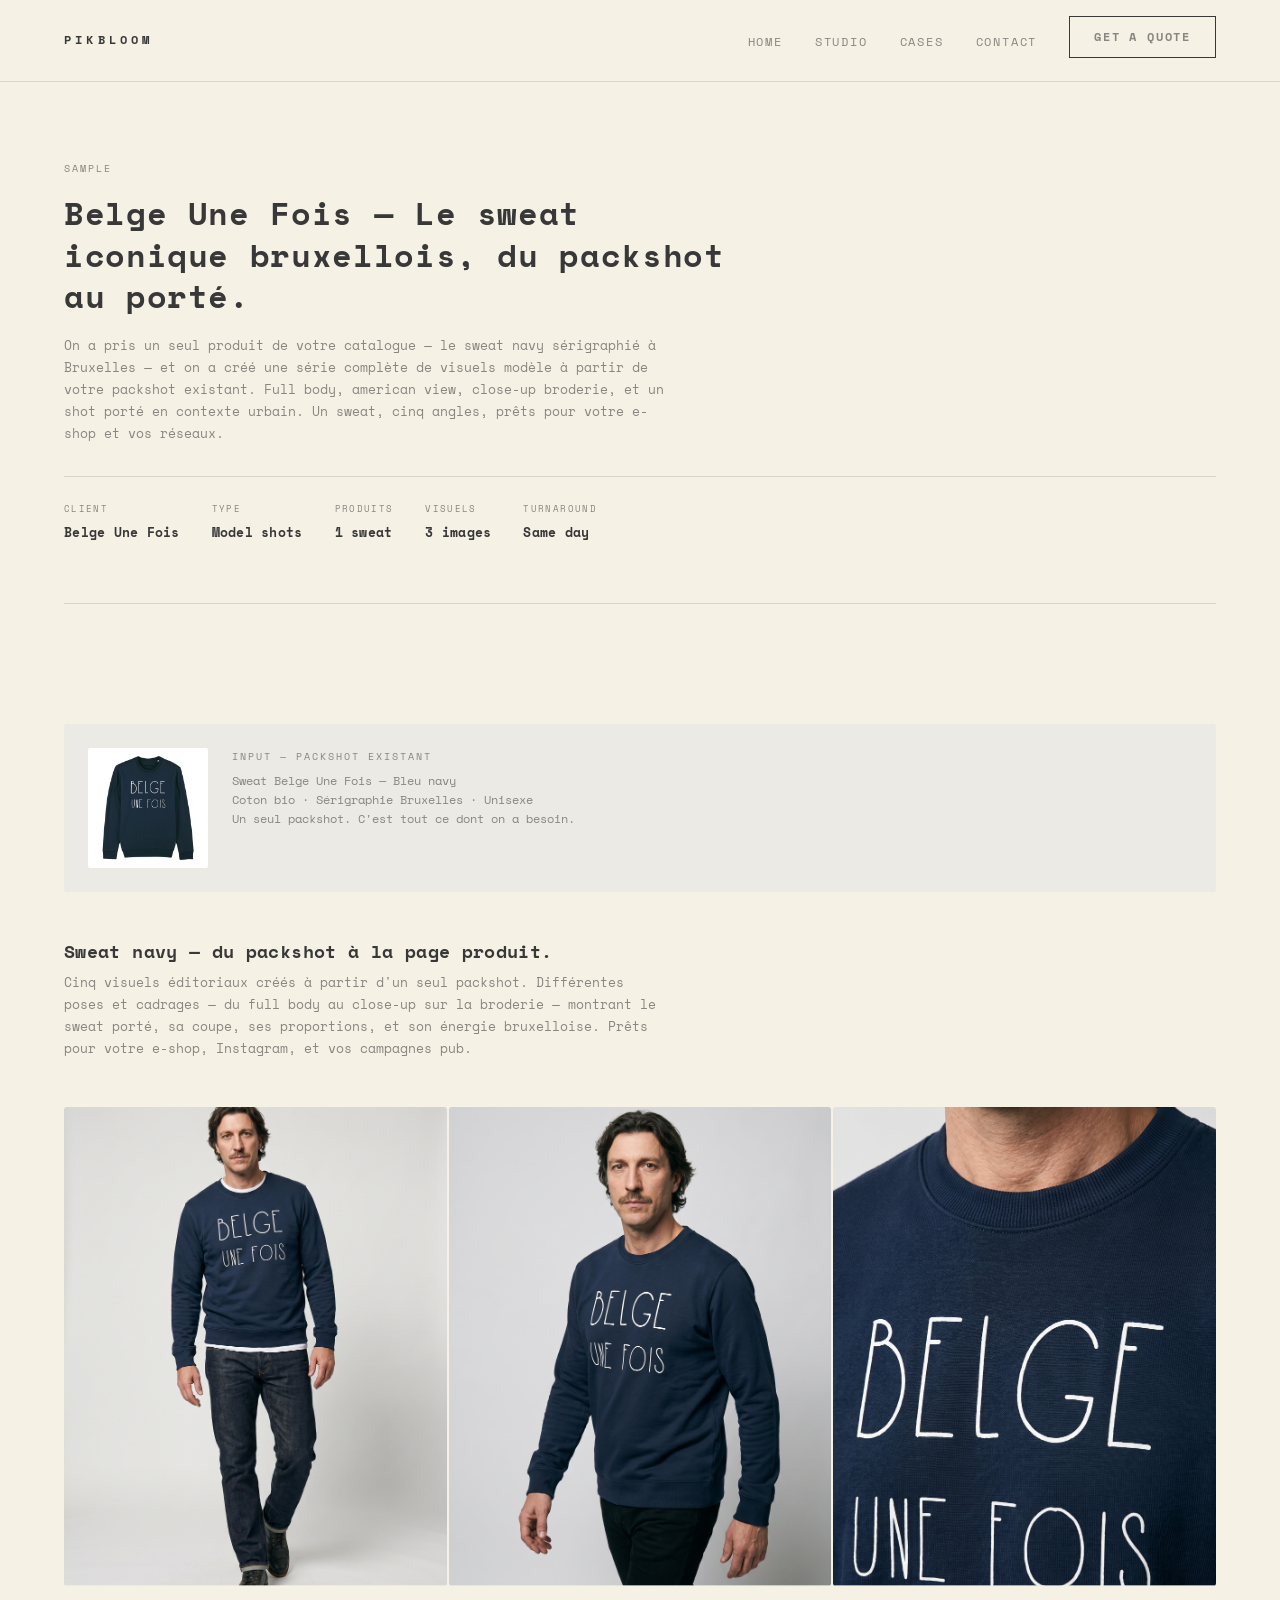
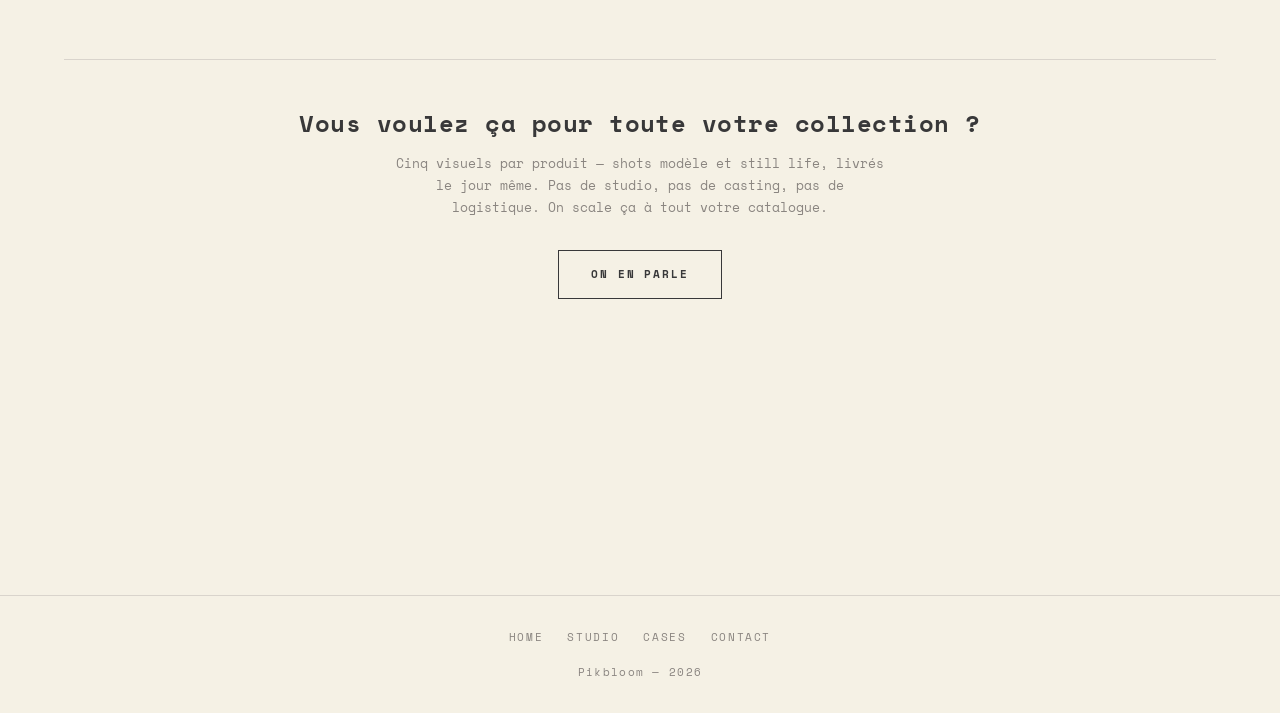
==== commit a6c6b8b5: "Fix H1: porteur → porté" ====
--- a/case-belge-une-fois/index.html
+++ b/case-belge-une-fois/index.html
@@ -214,7 +214,7 @@
     <section class="case-hero">
         <div class="container">
             <div class="label reveal">Sample</div>
-            <h1 class="reveal">Belge Une Fois &mdash; Le sweat iconique bruxellois, du packshot au porteur.</h1>
+            <h1 class="reveal">Belge Une Fois &mdash; Le sweat iconique bruxellois, du packshot au porté.</h1>
             <p class="reveal">
                 On a pris un seul produit de votre catalogue &mdash; le sweat navy sérigraphié à Bruxelles &mdash; et on a créé une série complète de visuels modèle à partir de votre packshot existant. Full body, american view, close-up broderie, et un shot porté en contexte urbain. Un sweat, cinq angles, prêts pour votre e-shop et vos réseaux.
             </p>
